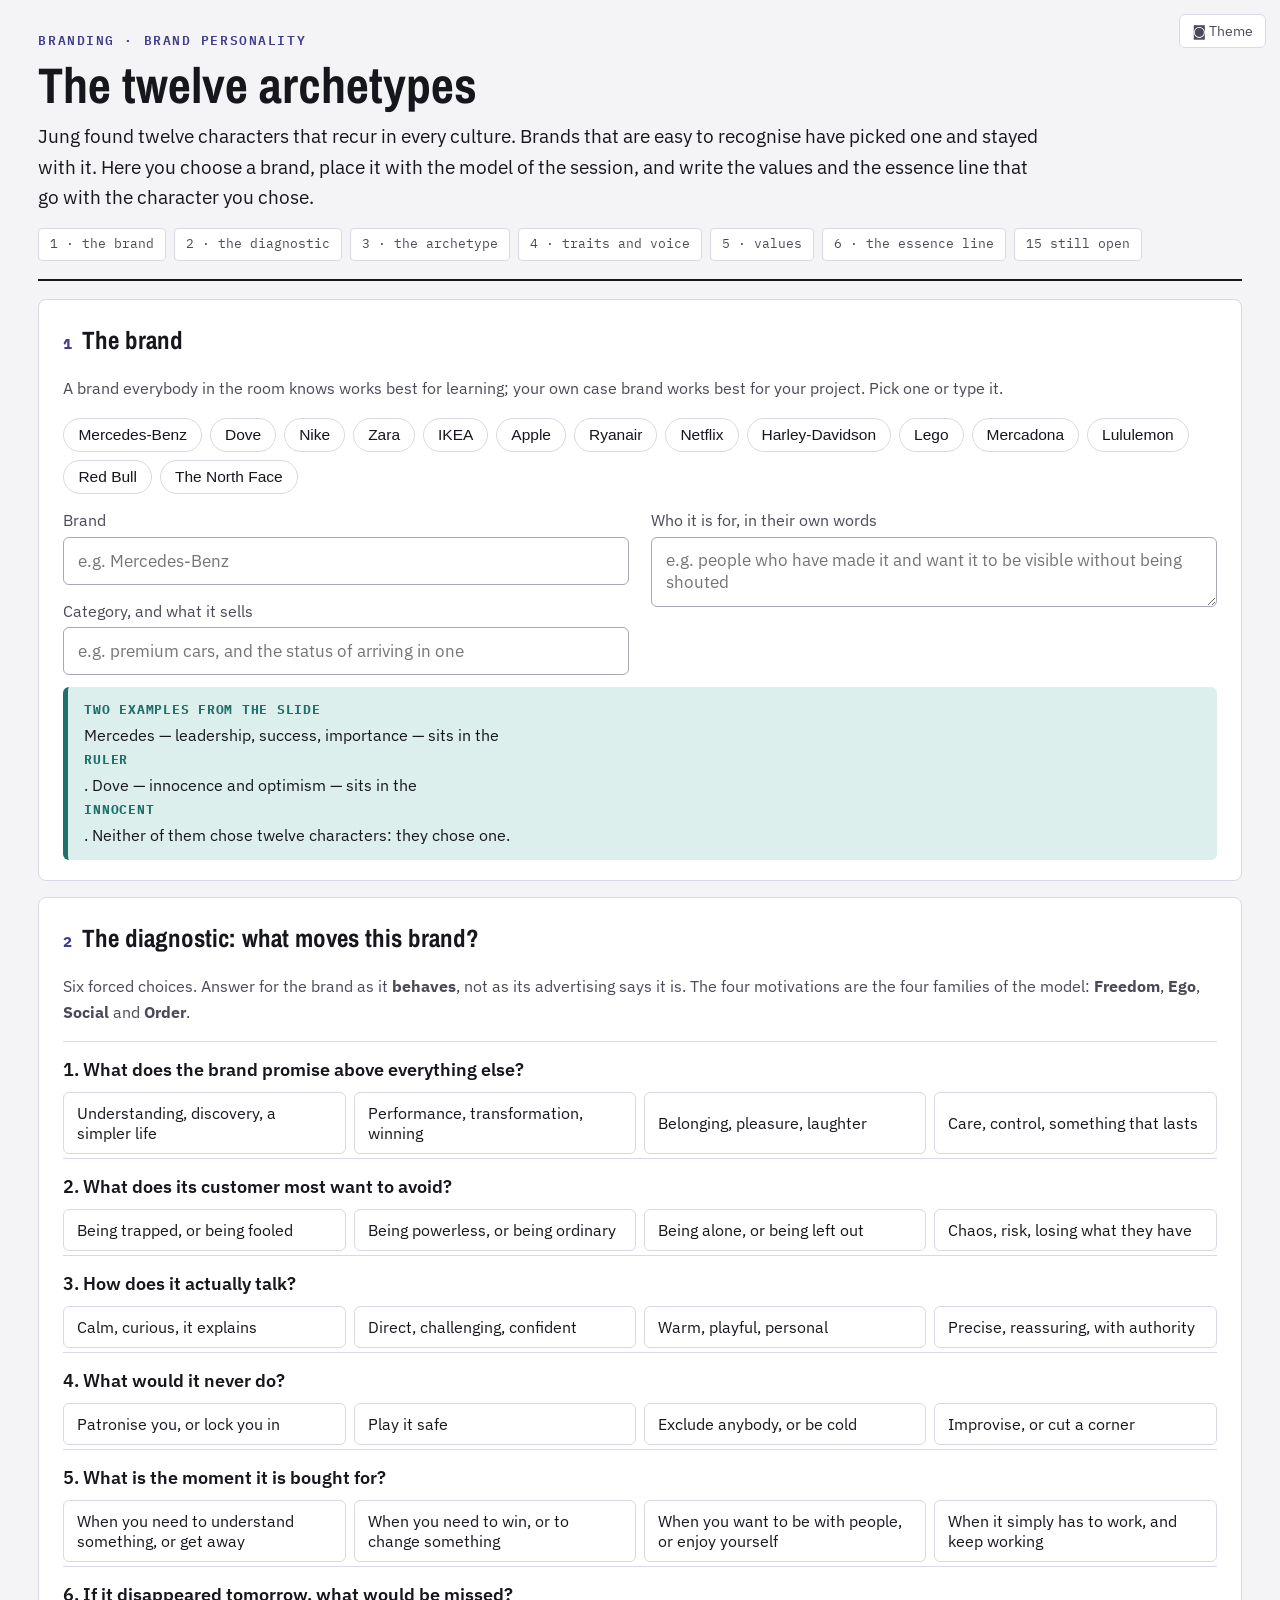
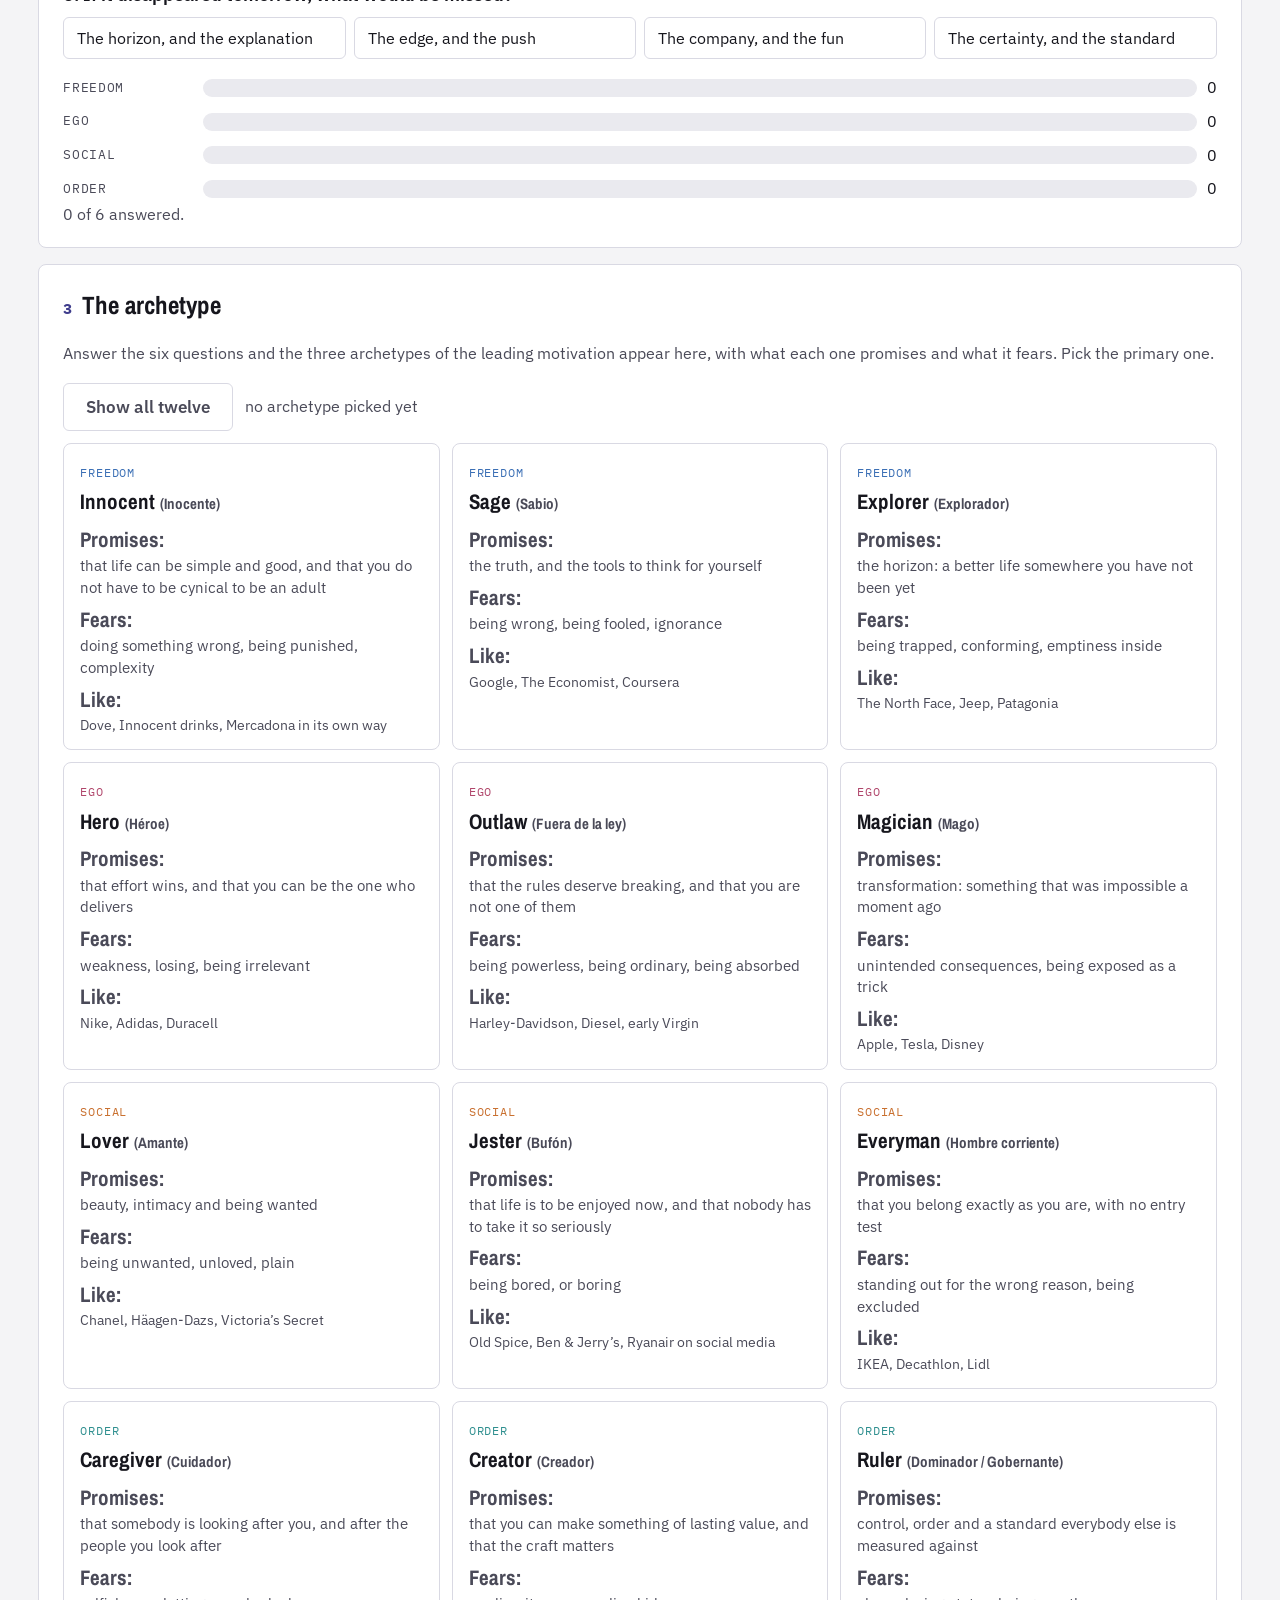
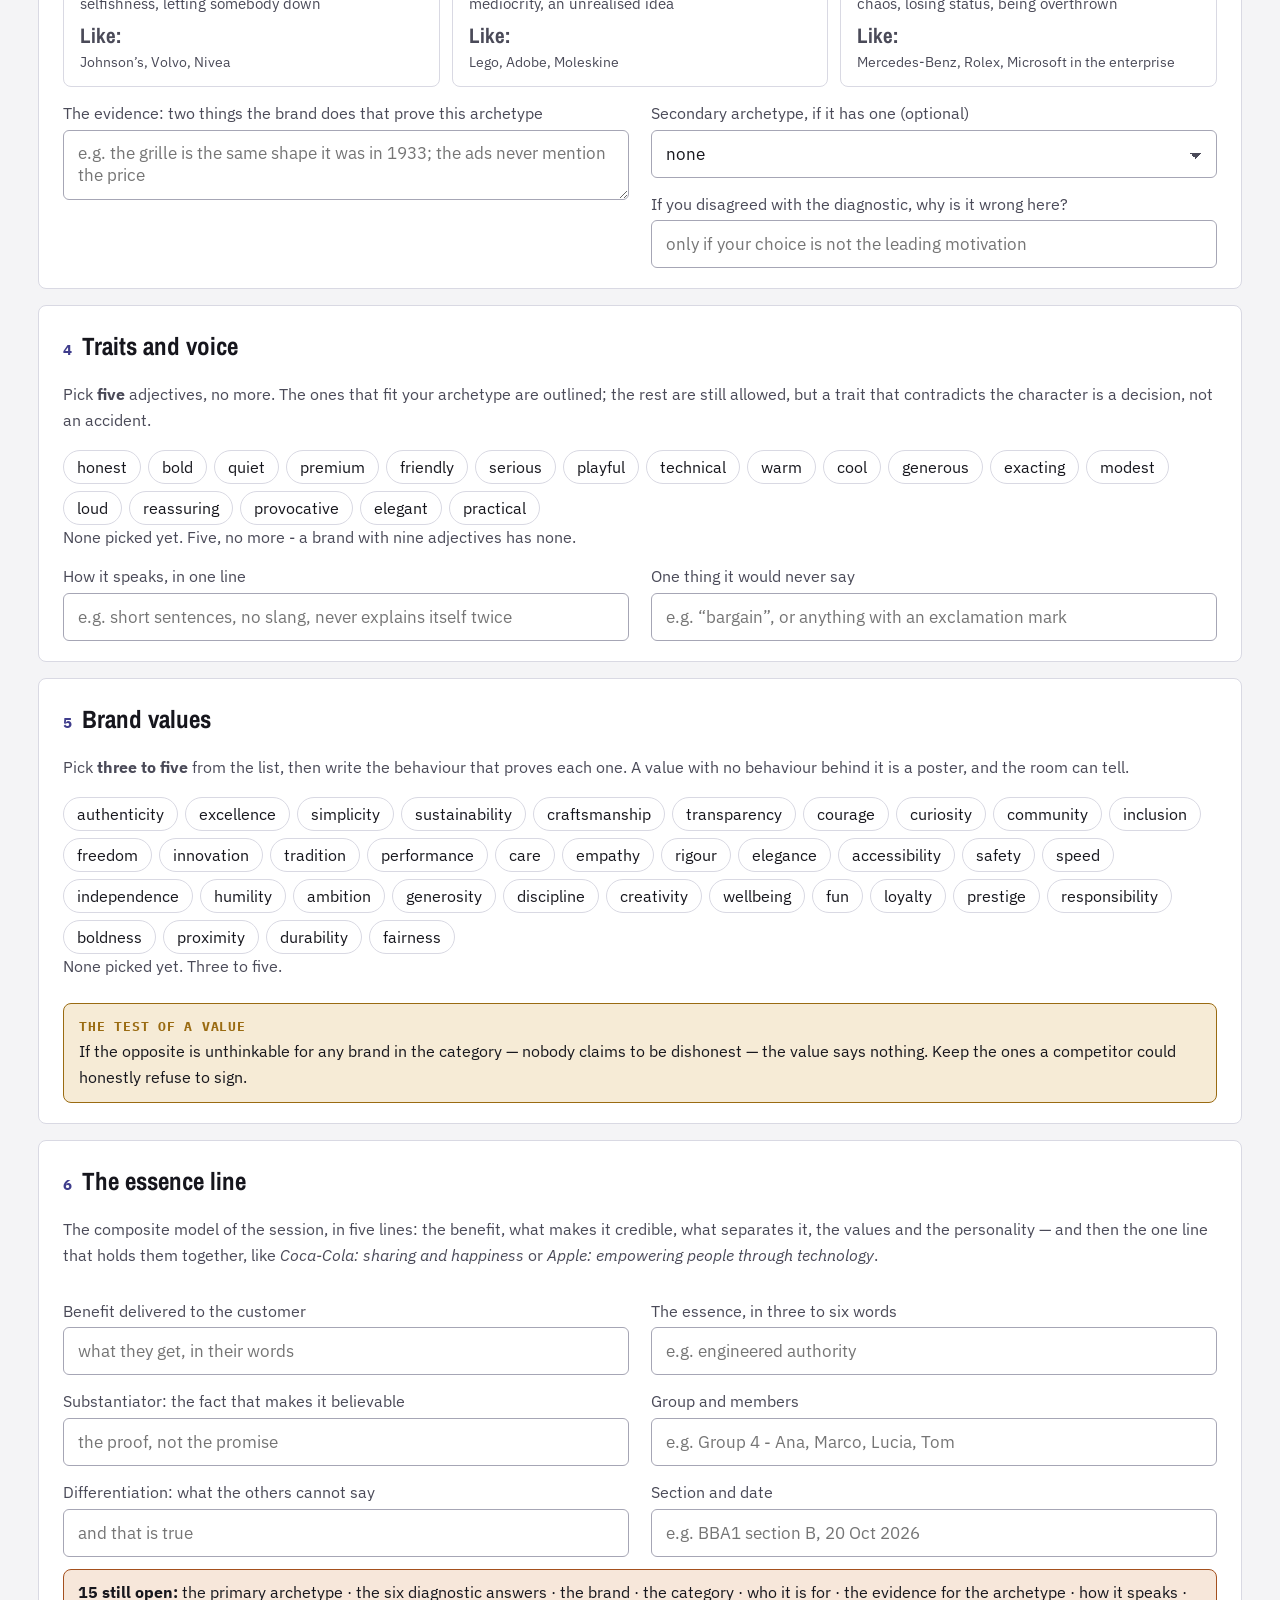
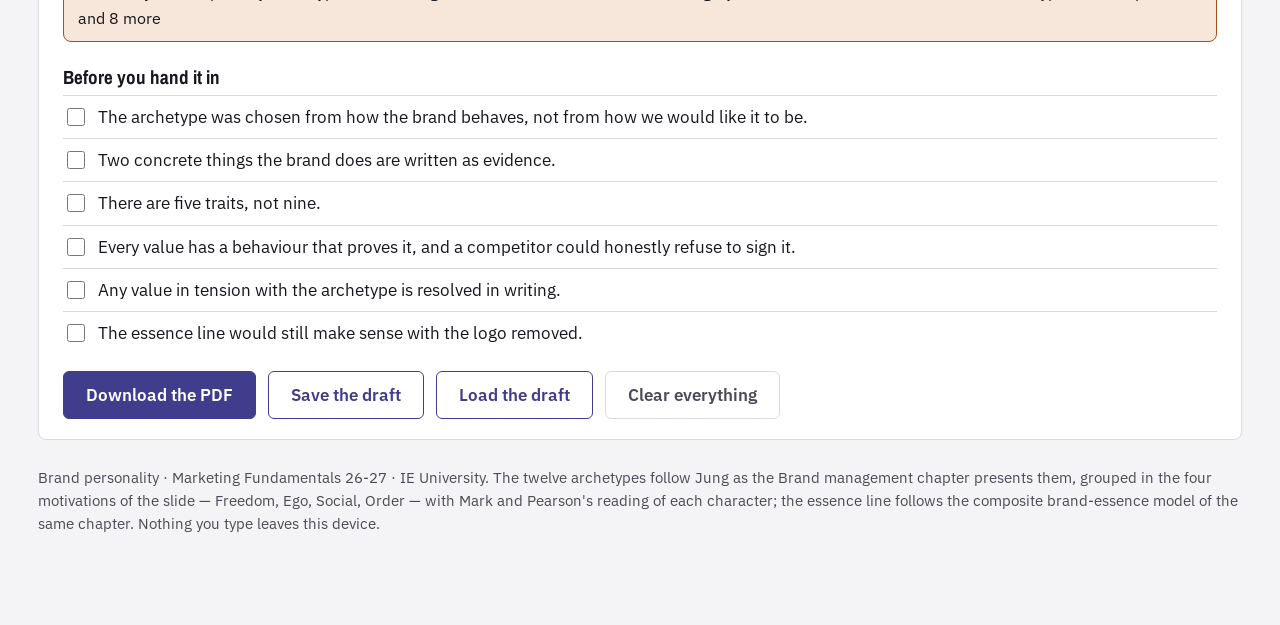
==== brand-personality/index.html @ c4f05878 "brand-personality: the twelve archetypes, with values Jung's twelve as the Brand management chapter " ====
<!doctype html>
<html lang="en">
<head>
<meta charset="utf-8">
<meta name="viewport" content="width=device-width, initial-scale=1">
<title>Brand personality: the twelve archetypes</title>
<link rel="icon" href="data:image/svg+xml,%3Csvg xmlns=%27http://www.w3.org/2000/svg%27 viewBox=%270 0 100 100%27%3E%3Ctext y=%27.9em%27 font-size=%2790%27%3E%F0%9F%8E%AD%3C/text%3E%3C/svg%3E">
<link rel="preconnect" href="https://fonts.googleapis.com">
<link rel="preconnect" href="https://fonts.gstatic.com" crossorigin>
<link rel="stylesheet" href="https://fonts.googleapis.com/css2?family=Archivo+Narrow:wght@500;700&family=IBM+Plex+Mono:wght@400;600&family=IBM+Plex+Sans:wght@400;500;600&display=swap">
<!--
  Brand personality, Marketing Fundamentals - the branding session.

  Carl Jung's twelve archetypes as the Brand management chapter presents them: four
  motivations - Freedom, Ego, Social, Order - with three archetypes each, and the two
  examples of the slide (Mercedes as the Ruler, Dove as the Innocent).

  The page does not hand the answer over. Six forced choices build the motivation profile,
  the three archetypes of the leading motivation are then explained so the student picks the
  primary one, and a choice that contradicts the diagnostic has to be justified in writing.
  Then the traits, the values with the behaviour that proves each one, and the brand essence
  line of the composite model: benefit, substantiator, differentiation, values, personality.

  Everything runs in the browser: nothing is uploaded, the draft is kept on the device and
  the sheet is printed to PDF.
-->
<style>
:root{
  --ground:#F4F4F6; --surface:#FFFFFF; --sunk:#EAEAEF;
  --ink:#16161D; --muted:#4A4A58; --line:#D9D9E3;
  --ind:#3F3D8C; --ind-soft:#E7E6F5;
  --a:#1F6F6B; --a-soft:#DDEFED; --b:#A4501E; --b-soft:#F7E7DA;
  --ok:#2E7D5B; --ok-soft:#DEEFE7; --warn:#9A6B12; --warn-soft:#F6EBD6;
  --f1:#3B6FB5; --f2:#B0466B; --f3:#C9702F; --f4:#2F8F8F;
}
@media (prefers-color-scheme:dark){ :root:not([data-theme="light"]){
  --ground:#101014; --surface:#1A1A21; --sunk:#15151B; --ink:#E9E9F0; --muted:#AFAFC0; --line:#2C2C38;
  --ind:#A9A6F0; --ind-soft:#25233F; --a:#6FC7C1; --a-soft:#14302E; --b:#E0A377; --b-soft:#33231A;
  --ok:#63BE95; --ok-soft:#13291F; --warn:#D9A649; --warn-soft:#2A2213;
  --f1:#6EA8E6; --f2:#DD7EA0; --f3:#E0A44F; --f4:#63C6C6;
}}
*{box-sizing:border-box}
body{background:var(--ground);color:var(--ink);font-family:"IBM Plex Sans",system-ui,-apple-system,"Segoe UI",sans-serif;
  font-size:17px;line-height:1.6;margin:0;padding:0 clamp(16px,3vw,44px) 90px}
.wrap{width:100%;max-width:1400px;margin:0 auto}
h1,h2,h3{font-family:"Archivo Narrow","Arial Narrow",Arial,sans-serif}
header{padding:30px 0 18px;border-bottom:2px solid var(--ink);margin-bottom:18px}
.eyebrow{font-family:"IBM Plex Mono",monospace;font-size:13px;letter-spacing:.12em;text-transform:uppercase;color:var(--ind);margin:0 0 8px;font-weight:600}
h1{font-size:clamp(32px,5vw,50px);line-height:1.05;margin:0 0 10px;font-weight:700}
.sub{font-size:19px;margin:0;max-width:92ch}
.plan{display:flex;flex-wrap:wrap;gap:8px;margin-top:16px}
.plan span{font-family:"IBM Plex Mono",monospace;font-size:13px;padding:5px 11px;border:1px solid var(--line);border-radius:4px;color:var(--muted);background:var(--surface)}
section{background:var(--surface);border:1px solid var(--line);border-radius:8px;margin-bottom:16px;padding:20px 24px}
h2{font-size:25px;margin:0 0 4px}
h2 .n{font-family:"IBM Plex Mono",monospace;font-size:15px;color:var(--ind);margin-right:10px}
h3{font-size:19px;margin:20px 0 2px}
.hint{color:var(--muted);font-size:16px}
label.f{display:block;font-size:15.5px;color:var(--muted);margin:14px 0 4px}
input[type=text],textarea,select{width:100%;font-family:inherit;font-size:17px;color:var(--ink);background:var(--surface);
  border:1.5px solid #A6A6B5;border-radius:6px;padding:11px 14px;min-height:48px}
textarea{min-height:70px;resize:vertical}
select{appearance:none;background-image:linear-gradient(45deg,transparent 50%,var(--muted) 50%),linear-gradient(135deg,var(--muted) 50%,transparent 50%);
  background-position:calc(100% - 20px) 22px,calc(100% - 14px) 22px;background-size:6px 6px,6px 6px;background-repeat:no-repeat;padding-right:44px}
input:focus,textarea:focus,select:focus{outline:3px solid rgba(63,61,140,.3);border-color:var(--ind)}
.grid2{display:grid;grid-template-columns:repeat(auto-fit,minmax(320px,1fr));gap:0 22px}
.btn{font-family:inherit;font-size:17px;font-weight:600;padding:12px 22px;border:1.5px solid var(--ind);background:var(--surface);color:var(--ind);border-radius:6px;cursor:pointer}
.btn:hover{background:var(--ind-soft)} .btn.solid{background:var(--ind);color:#fff}.btn.solid:hover{opacity:.9}
.btn.ghost{border-color:var(--line);color:var(--muted)}
.row{display:flex;gap:12px;flex-wrap:wrap;align-items:center;margin-top:16px}
.brands{display:flex;flex-wrap:wrap;gap:8px;margin-top:10px}
.bchip{border:1.5px solid var(--line);background:var(--surface);border-radius:999px;padding:7px 14px;font-size:15.5px;cursor:pointer;color:var(--ink)}
.bchip:hover{border-color:var(--ind)} .bchip.on{background:var(--ind);border-color:var(--ind);color:#fff}
.q{border-top:1px solid var(--line);padding:14px 0 4px}
.q p.qt{font-weight:600;margin:0 0 8px;font-size:17.5px}
.opts4{display:grid;grid-template-columns:repeat(auto-fit,minmax(230px,1fr));gap:8px}
.opt{border:1.5px solid var(--line);border-radius:6px;padding:10px 13px;cursor:pointer;font-size:16px;background:var(--surface);text-align:left;
  font-family:inherit;color:var(--ink)}
.opt:hover{border-color:var(--ind)} .opt.on{border-color:var(--ind);background:var(--ind-soft)}
.bars{display:flex;flex-direction:column;gap:8px;margin-top:12px}
.bar{display:grid;grid-template-columns:130px 1fr auto;gap:10px;align-items:center;font-size:16px}
.bar .t{font-family:"IBM Plex Mono",monospace;font-size:13px;text-transform:uppercase;letter-spacing:.05em;color:var(--muted)}
.bar .g{background:var(--sunk);border-radius:999px;height:18px;overflow:hidden}
.bar .g i{display:block;height:100%;border-radius:999px;transition:width .35s}
.cards{display:grid;grid-template-columns:repeat(auto-fit,minmax(285px,1fr));gap:12px;margin-top:12px}
.card{border:1.5px solid var(--line);border-radius:8px;padding:14px 16px;cursor:pointer;background:var(--surface)}
.card:hover{border-color:var(--ind)} .card.on{border-color:var(--ind);background:var(--ind-soft)}
.card b{display:block;font-family:"Archivo Narrow",sans-serif;font-size:21px}
.card .fam{font-family:"IBM Plex Mono",monospace;font-size:11.5px;letter-spacing:.07em;text-transform:uppercase}
.card p{margin:6px 0 0;font-size:15px;color:var(--muted);line-height:1.45}
.card .ex{font-size:14px;margin-top:6px;color:var(--muted)}
.tags{display:flex;flex-wrap:wrap;gap:7px;margin-top:8px}
.tag{border:1.5px solid var(--line);background:var(--surface);border-radius:999px;padding:6px 13px;font-size:15.5px;cursor:pointer;color:var(--ink);font-family:inherit}
.tag:hover{border-color:var(--a)} .tag.on{background:var(--a);border-color:var(--a);color:#fff}
.tag.fit{border-color:var(--a)} .tag.clash{border-style:dashed}
.rules{background:var(--a-soft);border-left:5px solid var(--a);border-radius:6px;padding:12px 16px;margin-top:12px;font-size:16px}
.rules b{display:block;font-family:"IBM Plex Mono",monospace;font-size:12.5px;letter-spacing:.06em;text-transform:uppercase;color:var(--a);margin-bottom:4px}
.note{background:var(--warn-soft);border:1px solid var(--warn);border-radius:8px;padding:12px 15px;margin-top:14px;font-size:16px}
.note b{font-family:"IBM Plex Mono",monospace;font-size:12.5px;letter-spacing:.06em;text-transform:uppercase;color:var(--warn);display:block;margin-bottom:3px}
.score{background:var(--ok-soft);border:1px solid var(--ok);border-radius:8px;padding:10px 14px;margin-top:12px;font-size:16px}
.bad{background:var(--b-soft);border-color:var(--b)}
table{width:100%;border-collapse:collapse;margin-top:10px;font-size:16px}
th,td{text-align:left;padding:8px 10px;border-bottom:1px solid var(--line);vertical-align:top}
th{font-family:"IBM Plex Mono",monospace;font-size:12.5px;text-transform:uppercase;letter-spacing:.05em;color:var(--muted)}
.check{display:flex;gap:10px;align-items:flex-start;padding:8px 0;border-top:1px solid var(--line);font-size:16.5px}
.check input{margin-top:4px;width:18px;height:18px;accent-color:var(--ok)}
footer{margin-top:26px;color:var(--muted);font-size:14.5px}
.themebtn{position:fixed;right:14px;top:14px;z-index:5;font-family:inherit;font-size:14px;padding:7px 12px;border:1px solid var(--line);
  background:var(--surface);color:var(--muted);border-radius:6px;cursor:pointer}
#printout{display:none}
@media print{
  @page{size:A4;margin:14mm 13mm}
  body{background:#fff;color:#000;padding:0;font-size:10pt}
  .wrap > :not(#printout){display:none!important}
  .themebtn{display:none!important}
  #printout{display:block!important}
  #printout h1{font-size:17pt;margin:0 0 2mm;border-bottom:1.5pt solid #000;padding-bottom:2mm}
  #printout h2{font-size:11.5pt;margin:5mm 0 1.5mm;border-bottom:.5pt solid #999;padding-bottom:1mm}
  #printout .id{font-size:10pt;margin:0 0 3mm}
  #printout .blk{margin:2mm 0;page-break-inside:avoid}
  #printout .blk b{display:block;font-size:8.5pt;text-transform:uppercase;letter-spacing:.05em;color:#444}
  #printout table{font-size:9pt}
  #printout .foot{margin-top:6mm;font-size:8pt;color:#444;border-top:.5pt solid #999;padding-top:2mm}
}
</style>
</head>
<body>
<button class="themebtn" id="theme">&#9689; Theme</button>
<div class="wrap">

<header>
  <p class="eyebrow">Branding &middot; brand personality</p>
  <h1>The twelve archetypes</h1>
  <p class="sub">Jung found twelve characters that recur in every culture. Brands that are easy to
  recognise have picked one and stayed with it. Here you choose a brand, place it with the model of
  the session, and write the values and the essence line that go with the character you chose.</p>
  <div class="plan">
    <span>1 &middot; the brand</span><span>2 &middot; the diagnostic</span><span>3 &middot; the archetype</span>
    <span>4 &middot; traits and voice</span><span>5 &middot; values</span><span>6 &middot; the essence line</span>
    <span id="prog">nothing filled yet</span>
  </div>
</header>

<!-- ============================================================== 1 -->
<section>
  <h2><span class="n">1</span>The brand</h2>
  <p class="hint">A brand everybody in the room knows works best for learning; your own case brand
  works best for your project. Pick one or type it.</p>
  <div class="brands" id="brands"></div>
  <div class="grid2">
    <div>
      <label class="f" for="brand">Brand</label>
      <input type="text" id="brand" data-k placeholder="e.g. Mercedes-Benz">
      <label class="f" for="cat">Category, and what it sells</label>
      <input type="text" id="cat" data-k placeholder="e.g. premium cars, and the status of arriving in one">
    </div>
    <div>
      <label class="f" for="who">Who it is for, in their own words</label>
      <textarea id="who" data-k placeholder="e.g. people who have made it and want it to be visible without being shouted"></textarea>
    </div>
  </div>
  <div class="rules"><b>Two examples from the slide</b>Mercedes &mdash; leadership, success, importance
  &mdash; sits in the <b>Ruler</b>. Dove &mdash; innocence and optimism &mdash; sits in the
  <b>Innocent</b>. Neither of them chose twelve characters: they chose one.</div>
</section>

<!-- ============================================================== 2 -->
<section>
  <h2><span class="n">2</span>The diagnostic: what moves this brand?</h2>
  <p class="hint">Six forced choices. Answer for the brand as it <b>behaves</b>, not as its
  advertising says it is. The four motivations are the four families of the model:
  <b>Freedom</b>, <b>Ego</b>, <b>Social</b> and <b>Order</b>.</p>
  <div id="quiz"></div>
  <div class="bars" id="profile"></div>
  <div id="diagOut"></div>
</section>

<!-- ============================================================== 3 -->
<section>
  <h2><span class="n">3</span>The archetype</h2>
  <p class="hint" id="archHint">Answer the six questions and the three archetypes of the leading
  motivation appear here, with what each one promises and what it fears. Pick the primary one.</p>
  <div class="row" style="margin-top:8px">
    <button class="btn ghost" id="btnAll">Show all twelve</button>
    <span class="hint" id="pickState"></span>
  </div>
  <div class="cards" id="cards"></div>
  <div id="archWarn"></div>
  <div class="grid2">
    <div>
      <label class="f" for="evidence">The evidence: two things the brand does that prove this archetype</label>
      <textarea id="evidence" data-k placeholder="e.g. the grille is the same shape it was in 1933; the ads never mention the price"></textarea>
    </div>
    <div>
      <label class="f" for="second">Secondary archetype, if it has one (optional)</label>
      <select id="second" data-k><option value="">none</option></select>
      <label class="f" for="override">If you disagreed with the diagnostic, why is it wrong here?</label>
      <input type="text" id="override" data-k placeholder="only if your choice is not the leading motivation">
    </div>
  </div>
</section>

<!-- ============================================================== 4 -->
<section>
  <h2><span class="n">4</span>Traits and voice</h2>
  <p class="hint">Pick <b>five</b> adjectives, no more. The ones that fit your archetype are outlined;
  the rest are still allowed, but a trait that contradicts the character is a decision, not an accident.</p>
  <div class="tags" id="traits"></div>
  <div id="traitOut"></div>
  <div class="grid2">
    <div>
      <label class="f" for="voice">How it speaks, in one line</label>
      <input type="text" id="voice" data-k placeholder="e.g. short sentences, no slang, never explains itself twice">
    </div>
    <div>
      <label class="f" for="never">One thing it would never say</label>
      <input type="text" id="never" data-k placeholder="e.g. “bargain”, or anything with an exclamation mark">
    </div>
  </div>
</section>

<!-- ============================================================== 5 -->
<section>
  <h2><span class="n">5</span>Brand values</h2>
  <p class="hint">Pick <b>three to five</b> from the list, then write the behaviour that proves each
  one. A value with no behaviour behind it is a poster, and the room can tell.</p>
  <div class="tags" id="values"></div>
  <div id="valueOut"></div>
  <table id="valTable"></table>
  <div class="note"><b>The test of a value</b>If the opposite is unthinkable for any brand in the
  category &mdash; nobody claims to be dishonest &mdash; the value says nothing. Keep the ones a
  competitor could honestly refuse to sign.</div>
</section>

<!-- ============================================================== 6 -->
<section>
  <h2><span class="n">6</span>The essence line</h2>
  <p class="hint">The composite model of the session, in five lines: the benefit, what makes it
  credible, what separates it, the values and the personality &mdash; and then the one line that holds
  them together, like <i>Coca-Cola: sharing and happiness</i> or <i>Apple: empowering people through
  technology</i>.</p>
  <div class="grid2">
    <div>
      <label class="f" for="benefit">Benefit delivered to the customer</label>
      <input type="text" id="benefit" data-k placeholder="what they get, in their words">
      <label class="f" for="subst">Substantiator: the fact that makes it believable</label>
      <input type="text" id="subst" data-k placeholder="the proof, not the promise">
      <label class="f" for="diff">Differentiation: what the others cannot say</label>
      <input type="text" id="diff" data-k placeholder="and that is true">
    </div>
    <div>
      <label class="f" for="essence">The essence, in three to six words</label>
      <input type="text" id="essence" data-k placeholder="e.g. engineered authority">
      <label class="f" for="team">Group and members</label>
      <input type="text" id="team" data-k placeholder="e.g. Group 4 - Ana, Marco, Lucia, Tom">
      <label class="f" for="sect">Section and date</label>
      <input type="text" id="sect" data-k placeholder="e.g. BBA1 section B, 20 Oct 2026">
    </div>
  </div>
  <div id="verdict"></div>
  <h3>Before you hand it in</h3>
  <div id="checks"></div>
  <div class="row">
    <button class="btn solid" id="btnPdf">Download the PDF</button>
    <button class="btn" id="btnSave">Save the draft</button>
    <button class="btn" id="btnLoad">Load the draft</button>
    <button class="btn ghost" id="btnReset">Clear everything</button>
    <span class="hint" id="saveState"></span>
  </div>
</section>

<footer>
  Brand personality &middot; Marketing Fundamentals 26-27 &middot; IE University. The twelve archetypes
  follow Jung as the Brand management chapter presents them, grouped in the four motivations of the
  slide &mdash; Freedom, Ego, Social, Order &mdash; with Mark and Pearson's reading of each character;
  the essence line follows the composite brand-essence model of the same chapter. Nothing you type
  leaves this device.
</footer>

<div id="printout"></div>
</div>

<script>
'use strict';
const $ = (s) => document.querySelector(s);
const $$ = (s) => Array.from(document.querySelectorAll(s));
const KEY = 'mf26_brand_personality_v1';
const esc = (s) => String(s == null ? '' : s).replace(/[&<>"]/g, (c) => ({ '&': '&amp;', '<': '&lt;', '>': '&gt;', '"': '&quot;' }[c]));

// ---------------------------------------------------------------- the model
const FAM = {
  freedom: { t: 'Freedom', c: '--f1', want: 'to understand, to discover, to be left alone to live well' },
  ego: { t: 'Ego', c: '--f2', want: 'to leave a mark: to win, to change things, to be powerful' },
  social: { t: 'Social', c: '--f3', want: 'to belong, to be loved, to enjoy the company of others' },
  order: { t: 'Order', c: '--f4', want: 'to keep things safe, cared for and lasting' },
};

const ARCH = [
  { k: 'innocent', n: 'Innocent', es: 'Inocente', f: 'freedom',
    promise: 'that life can be simple and good, and that you do not have to be cynical to be an adult',
    fear: 'doing something wrong, being punished, complexity',
    traits: ['honest', 'optimistic', 'simple', 'gentle', 'pure', 'warm'],
    ex: 'Dove, Innocent drinks, Mercadona in its own way' },
  { k: 'sage', n: 'Sage', es: 'Sabio', f: 'freedom',
    promise: 'the truth, and the tools to think for yourself',
    fear: 'being wrong, being fooled, ignorance',
    traits: ['rigorous', 'clear', 'curious', 'calm', 'expert', 'objective'],
    ex: 'Google, The Economist, Coursera' },
  { k: 'explorer', n: 'Explorer', es: 'Explorador', f: 'freedom',
    promise: 'the horizon: a better life somewhere you have not been yet',
    fear: 'being trapped, conforming, emptiness inside',
    traits: ['independent', 'restless', 'authentic', 'rugged', 'honest', 'adventurous'],
    ex: 'The North Face, Jeep, Patagonia' },
  { k: 'hero', n: 'Hero', es: 'Héroe', f: 'ego',
    promise: 'that effort wins, and that you can be the one who delivers',
    fear: 'weakness, losing, being irrelevant',
    traits: ['determined', 'brave', 'disciplined', 'competitive', 'direct', 'strong'],
    ex: 'Nike, Adidas, Duracell' },
  { k: 'outlaw', n: 'Outlaw', es: 'Fuera de la ley', f: 'ego',
    promise: 'that the rules deserve breaking, and that you are not one of them',
    fear: 'being powerless, being ordinary, being absorbed',
    traits: ['rebellious', 'raw', 'provocative', 'free', 'tough', 'unapologetic'],
    ex: 'Harley-Davidson, Diesel, early Virgin' },
  { k: 'magician', n: 'Magician', es: 'Mago', f: 'ego',
    promise: 'transformation: something that was impossible a moment ago',
    fear: 'unintended consequences, being exposed as a trick',
    traits: ['visionary', 'inventive', 'charismatic', 'surprising', 'intuitive', 'bold'],
    ex: 'Apple, Tesla, Disney' },
  { k: 'lover', n: 'Lover', es: 'Amante', f: 'social',
    promise: 'beauty, intimacy and being wanted',
    fear: 'being unwanted, unloved, plain',
    traits: ['sensual', 'elegant', 'intimate', 'passionate', 'refined', 'warm'],
    ex: 'Chanel, Häagen-Dazs, Victoria’s Secret' },
  { k: 'jester', n: 'Jester', es: 'Bufón', f: 'social',
    promise: 'that life is to be enjoyed now, and that nobody has to take it so seriously',
    fear: 'being bored, or boring',
    traits: ['playful', 'irreverent', 'quick', 'light', 'funny', 'spontaneous'],
    ex: 'Old Spice, Ben & Jerry’s, Ryanair on social media' },
  { k: 'everyman', n: 'Everyman', es: 'Hombre corriente', f: 'social',
    promise: 'that you belong exactly as you are, with no entry test',
    fear: 'standing out for the wrong reason, being excluded',
    traits: ['down-to-earth', 'friendly', 'fair', 'unpretentious', 'reliable', 'inclusive'],
    ex: 'IKEA, Decathlon, Lidl' },
  { k: 'caregiver', n: 'Caregiver', es: 'Cuidador', f: 'order',
    promise: 'that somebody is looking after you, and after the people you look after',
    fear: 'selfishness, letting somebody down',
    traits: ['protective', 'generous', 'patient', 'attentive', 'reassuring', 'responsible'],
    ex: 'Johnson’s, Volvo, Nivea' },
  { k: 'creator', n: 'Creator', es: 'Creador', f: 'order',
    promise: 'that you can make something of lasting value, and that the craft matters',
    fear: 'mediocrity, an unrealised idea',
    traits: ['imaginative', 'meticulous', 'expressive', 'original', 'demanding', 'crafted'],
    ex: 'Lego, Adobe, Moleskine' },
  { k: 'ruler', n: 'Ruler', es: 'Dominador / Gobernante', f: 'order',
    promise: 'control, order and a standard everybody else is measured against',
    fear: 'chaos, losing status, being overthrown',
    traits: ['authoritative', 'prestigious', 'exacting', 'composed', 'commanding', 'enduring'],
    ex: 'Mercedes-Benz, Rolex, Microsoft in the enterprise' },
];
const byKey = (k) => ARCH.find((a) => a.k === k);

const QUIZ = [
  { q: 'What does the brand promise above everything else?',
    o: { freedom: 'Understanding, discovery, a simpler life', ego: 'Performance, transformation, winning',
         social: 'Belonging, pleasure, laughter', order: 'Care, control, something that lasts' } },
  { q: 'What does its customer most want to avoid?',
    o: { freedom: 'Being trapped, or being fooled', ego: 'Being powerless, or being ordinary',
         social: 'Being alone, or being left out', order: 'Chaos, risk, losing what they have' } },
  { q: 'How does it actually talk?',
    o: { freedom: 'Calm, curious, it explains', ego: 'Direct, challenging, confident',
         social: 'Warm, playful, personal', order: 'Precise, reassuring, with authority' } },
  { q: 'What would it never do?',
    o: { freedom: 'Patronise you, or lock you in', ego: 'Play it safe',
         social: 'Exclude anybody, or be cold', order: 'Improvise, or cut a corner' } },
  { q: 'What is the moment it is bought for?',
    o: { freedom: 'When you need to understand something, or get away', ego: 'When you need to win, or to change something',
         social: 'When you want to be with people, or enjoy yourself', order: 'When it simply has to work, and keep working' } },
  { q: 'If it disappeared tomorrow, what would be missed?',
    o: { freedom: 'The horizon, and the explanation', ego: 'The edge, and the push',
         social: 'The company, and the fun', order: 'The certainty, and the standard' } },
];

const VALUES = ['authenticity', 'excellence', 'simplicity', 'sustainability', 'craftsmanship', 'transparency',
  'courage', 'curiosity', 'community', 'inclusion', 'freedom', 'innovation', 'tradition', 'performance',
  'care', 'empathy', 'rigour', 'elegance', 'accessibility', 'safety', 'speed', 'independence', 'humility',
  'ambition', 'generosity', 'discipline', 'creativity', 'wellbeing', 'fun', 'loyalty', 'prestige',
  'responsibility', 'boldness', 'proximity', 'durability', 'fairness'];

// which values sit naturally with which archetype, and which pull against it
const VFIT = {
  innocent: ['simplicity', 'transparency', 'care', 'wellbeing', 'honesty', 'accessibility', 'fairness'],
  sage: ['rigour', 'curiosity', 'transparency', 'excellence', 'independence', 'responsibility'],
  explorer: ['freedom', 'authenticity', 'independence', 'sustainability', 'durability', 'courage'],
  hero: ['performance', 'discipline', 'ambition', 'courage', 'excellence', 'speed'],
  outlaw: ['freedom', 'boldness', 'authenticity', 'courage', 'independence'],
  magician: ['innovation', 'creativity', 'ambition', 'boldness', 'excellence'],
  lover: ['elegance', 'craftsmanship', 'wellbeing', 'prestige', 'creativity'],
  jester: ['fun', 'community', 'inclusion', 'proximity', 'boldness'],
  everyman: ['accessibility', 'fairness', 'community', 'proximity', 'inclusion', 'humility'],
  caregiver: ['care', 'empathy', 'safety', 'responsibility', 'generosity', 'wellbeing'],
  creator: ['craftsmanship', 'creativity', 'excellence', 'durability', 'tradition', 'discipline'],
  ruler: ['excellence', 'prestige', 'durability', 'discipline', 'tradition', 'responsibility'],
};
const VCLASH = {
  ruler: ['accessibility', 'humility', 'fun'], everyman: ['prestige', 'elegance'],
  outlaw: ['tradition', 'safety', 'discipline'], innocent: ['ambition', 'prestige', 'boldness'],
  caregiver: ['ambition', 'speed'], sage: ['fun', 'boldness'], jester: ['rigour', 'prestige'],
  hero: ['humility', 'proximity'], lover: ['accessibility', 'discipline'],
  explorer: ['tradition', 'prestige'], magician: ['tradition', 'humility'], creator: ['speed', 'accessibility'],
};

const EXAMPLES = ['Mercedes-Benz', 'Dove', 'Nike', 'Zara', 'IKEA', 'Apple', 'Ryanair', 'Netflix',
  'Harley-Davidson', 'Lego', 'Mercadona', 'Lululemon', 'Red Bull', 'The North Face'];

// ---------------------------------------------------------------- state
const ST = { ans: {}, arch: '', traits: [], values: [], showAll: false };

function renderBrands() {
  $('#brands').innerHTML = EXAMPLES.map((b) => `<button type="button" class="bchip" data-b="${esc(b)}">${esc(b)}</button>`).join('');
  $$('.bchip').forEach((el) => el.addEventListener('click', () => {
    $$('.bchip').forEach((x) => x.classList.toggle('on', x === el));
    $('#brand').value = el.dataset.b;
    sync();
  }));
}

function renderQuiz() {
  $('#quiz').innerHTML = QUIZ.map((q, i) => `<div class="q"><p class="qt">${i + 1}. ${esc(q.q)}</p>
    <div class="opts4">${Object.keys(FAM).map((f) =>
      `<button type="button" class="opt" data-q="${i}" data-f="${f}">${esc(q.o[f])}</button>`).join('')}</div></div>`).join('');
  $$('.opt').forEach((el) => el.addEventListener('click', () => {
    ST.ans[el.dataset.q] = el.dataset.f;
    $$(`.opt[data-q="${el.dataset.q}"]`).forEach((x) => x.classList.toggle('on', x === el));
    renderProfile(); renderCards(); sync();
  }));
}

function tally() {
  const t = { freedom: 0, ego: 0, social: 0, order: 0 };
  Object.values(ST.ans).forEach((f) => { t[f]++; });
  return t;
}
function leaders() {
  const t = tally();
  const max = Math.max(...Object.values(t));
  return max === 0 ? [] : Object.keys(t).filter((f) => t[f] === max);
}

function renderProfile() {
  const t = tally(), answered = Object.keys(ST.ans).length;
  $('#profile').innerHTML = Object.keys(FAM).map((f) =>
    `<div class="bar"><div class="t">${FAM[f].t}</div>
      <div class="g"><i style="width:${answered ? (t[f] / 6 * 100).toFixed(0) : 0}%;background:var(${FAM[f].c})"></i></div>
      <div>${t[f]}</div></div>`).join('');
  const out = $('#diagOut');
  if (answered < 6) { out.className = 'hint'; out.textContent = answered + ' of 6 answered.'; return; }
  const L = leaders();
  out.className = 'score';
  out.innerHTML = L.length === 1
    ? `<b>${FAM[L[0]].t} leads.</b> This brand is bought by somebody who wants ${FAM[L[0]].want}. Its three archetypes are below.`
    : `<b>A tie between ${L.map((f) => FAM[f].t).join(' and ')}.</b> That is common and it is informative: the brand is either positioned across two motivations on purpose, or it has not decided. Both sets of archetypes are below.`;
}

function renderCards() {
  const L = leaders();
  const list = (ST.showAll || !L.length) ? ARCH : ARCH.filter((a) => L.includes(a.f));
  $('#archHint').textContent = L.length
    ? (ST.showAll ? 'All twelve. The ones outside the leading motivation are allowed, but you then have to say why the diagnostic is wrong.'
                  : 'The archetypes of the leading motivation. Pick the primary one, or show all twelve.')
    : 'Answer the six questions and the three archetypes of the leading motivation appear here, with what each one promises and what it fears. Pick the primary one.';
  $('#cards').innerHTML = list.map((a) => `<div class="card${ST.arch === a.k ? ' on' : ''}" data-a="${a.k}">
    <span class="fam" style="color:var(${FAM[a.f].c})">${FAM[a.f].t}</span>
    <b>${esc(a.n)} <span class="hint" style="font-size:15px">(${esc(a.es)})</span></b>
    <p><b>Promises:</b> ${esc(a.promise)}</p>
    <p><b>Fears:</b> ${esc(a.fear)}</p>
    <p class="ex"><b>Like:</b> ${esc(a.ex)}</p></div>`).join('');
  $$('.card').forEach((el) => el.addEventListener('click', () => {
    ST.arch = el.dataset.a; renderCards(); renderTraits(); renderValues(); sync();
  }));
  const sel = $('#second');
  const cur = sel.value;
  sel.innerHTML = '<option value="">none</option>' + ARCH.filter((a) => a.k !== ST.arch)
    .map((a) => `<option value="${a.k}"${cur === a.k ? ' selected' : ''}>${esc(a.n)} (${FAM[a.f].t})</option>`).join('');
  const w = $('#archWarn');
  if (ST.arch && L.length && !L.includes(byKey(ST.arch).f)) {
    w.className = 'note';
    w.innerHTML = `<b>Your choice is not where the diagnostic points</b>You picked <b>${esc(byKey(ST.arch).n)}</b>
      (${FAM[byKey(ST.arch).f].t}) while the answers lead to ${L.map((f) => FAM[f].t).join(' / ')}. That is allowed - the
      diagnostic is six questions, not an oracle - but write below why it is wrong for this brand.`;
  } else { w.className = ''; w.innerHTML = ''; }
  $('#pickState').textContent = ST.arch ? 'primary: ' + byKey(ST.arch).n : 'no archetype picked yet';
}

function renderTraits() {
  const a = ST.arch ? byKey(ST.arch) : null;
  const pool = [...new Set([...(a ? a.traits : []), 'honest', 'bold', 'quiet', 'premium', 'friendly',
    'serious', 'playful', 'technical', 'warm', 'cool', 'generous', 'exacting', 'modest', 'loud',
    'reassuring', 'provocative', 'elegant', 'practical'])];
  $('#traits').innerHTML = pool.map((t) => {
    const fit = a && a.traits.includes(t);
    return `<button type="button" class="tag${ST.traits.includes(t) ? ' on' : ''}${fit ? ' fit' : ''}" data-t="${esc(t)}">${esc(t)}</button>`;
  }).join('');
  $$('#traits .tag').forEach((el) => el.addEventListener('click', () => {
    const t = el.dataset.t;
    if (ST.traits.includes(t)) ST.traits = ST.traits.filter((x) => x !== t);
    else if (ST.traits.length < 5) ST.traits.push(t);
    renderTraits(); sync();
  }));
  const o = $('#traitOut');
  const off = a ? ST.traits.filter((t) => !a.traits.includes(t)) : [];
  o.className = ST.traits.length === 5 ? 'score' : 'hint';
  o.innerHTML = ST.traits.length
    ? `<b>${ST.traits.length} of 5:</b> ${ST.traits.map(esc).join(' &middot; ')}`
      + (off.length && a ? `<br><span class="hint">Outside the ${esc(a.n)}'s usual register: ${off.map(esc).join(', ')}. Keep them if they are deliberate.</span>` : '')
    : 'None picked yet. Five, no more - a brand with nine adjectives has none.';
}

function renderValues() {
  const a = ST.arch ? byKey(ST.arch) : null;
  const fit = a ? (VFIT[a.k] || []) : [];
  const clash = a ? (VCLASH[a.k] || []) : [];
  $('#values').innerHTML = VALUES.map((v) => {
    const cls = ST.values.includes(v) ? ' on' : (fit.includes(v) ? ' fit' : (clash.includes(v) ? ' clash' : ''));
    return `<button type="button" class="tag${cls}" data-v="${esc(v)}">${esc(v)}</button>`;
  }).join('');
  $$('#values .tag').forEach((el) => el.addEventListener('click', () => {
    const v = el.dataset.v;
    if (ST.values.includes(v)) ST.values = ST.values.filter((x) => x !== v);
    else if (ST.values.length < 5) ST.values.push(v);
    renderValues(); sync();
  }));
  const tension = ST.values.filter((v) => clash.includes(v));
  const o = $('#valueOut');
  o.className = ST.values.length >= 3 ? 'score' : 'hint';
  o.innerHTML = ST.values.length
    ? `<b>${ST.values.length} picked:</b> ${ST.values.map(esc).join(' &middot; ')}`
      + (tension.length ? `<br><span class="hint">In tension with the ${esc(a.n)}: ${tension.map(esc).join(', ')}. Not forbidden - say in the behaviour line how you resolve it.</span>` : '')
    : 'None picked yet. Three to five.';
  const rows = ST.values.map((v) => `<tr><td><b>${esc(v)}</b></td>
    <td><input type="text" data-k id="vb_${v}" placeholder="the behaviour that proves it: something the brand does, or refuses to do"></td></tr>`).join('');
  const old = {};
  $$('#valTable input').forEach((i) => { old[i.id] = i.value; });
  $('#valTable').innerHTML = rows ? `<tr><th>Value</th><th>How it shows up</th></tr>${rows}` : '';
  $$('#valTable input').forEach((i) => { if (old[i.id]) i.value = old[i.id]; });
}

// ---------------------------------------------------------------- progress and checks
const REQUIRED = [['brand', 'the brand'], ['cat', 'the category'], ['who', 'who it is for'],
  ['evidence', 'the evidence for the archetype'], ['voice', 'how it speaks'], ['never', 'what it would never say'],
  ['benefit', 'the benefit'], ['subst', 'the substantiator'], ['diff', 'the differentiation'],
  ['essence', 'the essence line'], ['team', 'the group names']];

function filled(id) { const el = $('#' + id); return el && String(el.value || '').trim() !== ''; }

function verdict() {
  const missing = REQUIRED.filter(([id]) => !filled(id)).map(([, l]) => l);
  if (Object.keys(ST.ans).length < 6) missing.unshift('the six diagnostic answers');
  if (!ST.arch) missing.unshift('the primary archetype');
  if (ST.traits.length < 5) missing.push('five traits');
  if (ST.values.length < 3) missing.push('at least three values');
  const noBehaviour = ST.values.filter((v) => { const el = $('#vb_' + v); return !el || !el.value.trim(); });
  if (noBehaviour.length) missing.push('a behaviour for ' + noBehaviour.join(', '));
  const total = REQUIRED.length + 4;
  $('#prog').textContent = missing.length ? (missing.length + ' still open') : 'complete';
  const v = $('#verdict');
  if (!missing.length) {
    v.className = 'score';
    v.innerHTML = '<b>Complete.</b> Read the sheet aloud: if the archetype, the five traits and the essence '
      + 'line do not sound like the same brand, one of the three is wrong.';
  } else {
    v.className = 'score bad';
    v.innerHTML = '<b>' + missing.length + ' still open:</b> ' + missing.slice(0, 7).map(esc).join(' &middot; ')
      + (missing.length > 7 ? ' &middot; and ' + (missing.length - 7) + ' more' : '');
  }
  return total;
}

const CHECKS = [
  'The archetype was chosen from how the brand behaves, not from how we would like it to be.',
  'Two concrete things the brand does are written as evidence.',
  'There are five traits, not nine.',
  'Every value has a behaviour that proves it, and a competitor could honestly refuse to sign it.',
  'Any value in tension with the archetype is resolved in writing.',
  'The essence line would still make sense with the logo removed.',
];
function renderChecks() {
  $('#checks').innerHTML = CHECKS.map((c, i) => `<label class="check"><input type="checkbox" data-k id="ck${i}">
    <span>${esc(c)}</span></label>`).join('');
}

// ---------------------------------------------------------------- the printed sheet
function blk(label, value) {
  const v = String(value || '').trim();
  return v ? `<div class="blk"><b>${esc(label)}</b>${esc(v)}</div>` : '';
}
function buildPrint() {
  const val = (id) => ($('#' + id) ? $('#' + id).value : '');
  const a = ST.arch ? byKey(ST.arch) : null;
  const t = tally();
  const sec = $('#second').value ? byKey($('#second').value) : null;
  const vals = ST.values.map((v) => `<tr><td>${esc(v)}</td><td>${esc(($('#vb_' + v) || {}).value || '')}</td></tr>`).join('');
  $('#printout').innerHTML = `
    <h1>Brand personality &mdash; ${esc(val('brand') || 'untitled brand')}</h1>
    <p class="id">${esc(val('team'))}${val('sect') ? ' &middot; ' + esc(val('sect')) : ''}
      &middot; the twelve archetypes, Marketing Fundamentals 26-27</p>
    <h2>1. The brand</h2>
    ${blk('Category', val('cat'))}${blk('Who it is for', val('who'))}
    <h2>2. The diagnostic</h2>
    ${blk('Motivation profile', Object.keys(FAM).map((f) => FAM[f].t + ' ' + t[f]).join(' / ') + ' (out of 6)')}
    <h2>3. The archetype</h2>
    ${a ? blk('Primary', a.n + ' (' + a.es + ') - ' + FAM[a.f].t) : ''}
    ${a ? blk('It promises', a.promise) : ''}${a ? blk('It fears', a.fear) : ''}
    ${sec ? blk('Secondary', sec.n + ' (' + FAM[sec.f].t + ')') : ''}
    ${blk('Evidence', val('evidence'))}${blk('Why the diagnostic was overridden', val('override'))}
    <h2>4. Traits and voice</h2>
    ${blk('Five traits', ST.traits.join(' / '))}${blk('How it speaks', val('voice'))}${blk('It would never say', val('never'))}
    <h2>5. Values</h2>
    ${vals ? `<table><tr><th>Value</th><th>How it shows up</th></tr>${vals}</table>` : ''}
    <h2>6. The essence</h2>
    ${blk('Benefit', val('benefit'))}${blk('Substantiator', val('subst'))}${blk('Differentiation', val('diff'))}
    ${blk('Essence line', val('essence'))}
    <p class="foot">The twelve archetypes after Jung as presented in the Brand management chapter,
    in the four motivations of the slide, with Mark and Pearson's reading of each character; the essence
    line after the composite brand-essence model. Printed from the lab, no data left the device.</p>`;
}

// ---------------------------------------------------------------- state in and out
function state() {
  const o = { _st: { ans: ST.ans, arch: ST.arch, traits: ST.traits, values: ST.values } };
  $$('[data-k]').forEach((el) => { o[el.id] = el.type === 'checkbox' ? el.checked : el.value; });
  return o;
}
function restore(o) {
  if (!o) return;
  if (o._st) { ST.ans = o._st.ans || {}; ST.arch = o._st.arch || ''; ST.traits = o._st.traits || []; ST.values = o._st.values || []; }
  renderProfile(); renderCards(); renderTraits(); renderValues();
  Object.keys(o).forEach((id) => {
    if (id === '_st') return;
    const el = $('#' + id);
    if (!el) return;
    if (el.type === 'checkbox') el.checked = !!o[id]; else el.value = o[id];
  });
  Object.entries(ST.ans).forEach(([q, f]) => {
    const el = document.querySelector(`.opt[data-q="${q}"][data-f="${f}"]`);
    if (el) { $$(`.opt[data-q="${q}"]`).forEach((x) => x.classList.remove('on')); el.classList.add('on'); }
  });
  sync();
}
function sync() {
  verdict();
  try { localStorage.setItem(KEY + '_auto', JSON.stringify(state())); } catch (e) {}
}

// ---------------------------------------------------------------- wiring
renderBrands(); renderQuiz(); renderProfile(); renderCards(); renderTraits(); renderValues(); renderChecks();
document.addEventListener('input', sync);
document.addEventListener('change', sync);
$('#btnAll').addEventListener('click', () => {
  ST.showAll = !ST.showAll;
  $('#btnAll').textContent = ST.showAll ? 'Show only the leading motivation' : 'Show all twelve';
  renderCards();
});
$('#btnPdf').addEventListener('click', () => { buildPrint(); window.print(); });
window.addEventListener('beforeprint', buildPrint);
$('#btnSave').addEventListener('click', () => {
  try {
    localStorage.setItem(KEY, JSON.stringify(state()));
    $('#saveState').textContent = 'draft saved on this device, ' + new Date().toLocaleTimeString();
  } catch (e) { $('#saveState').textContent = 'the browser would not save it (private window?)'; }
});
$('#btnLoad').addEventListener('click', () => {
  try {
    const raw = localStorage.getItem(KEY);
    if (!raw) { $('#saveState').textContent = 'no saved draft on this device'; return; }
    restore(JSON.parse(raw));
    $('#saveState').textContent = 'draft loaded';
  } catch (e) { $('#saveState').textContent = 'the saved draft could not be read'; }
});
$('#btnReset').addEventListener('click', () => {
  if (!confirm('Clear every field on this page? The saved draft stays.')) return;
  ST.ans = {}; ST.arch = ''; ST.traits = []; ST.values = [];
  $$('[data-k]').forEach((el) => { if (el.type === 'checkbox') el.checked = false; else el.value = ''; });
  $$('.bchip').forEach((x) => x.classList.remove('on'));
  $$('.opt').forEach((x) => x.classList.remove('on'));
  renderProfile(); renderCards(); renderTraits(); renderValues();
  $('#saveState').textContent = 'cleared';
  sync();
});
$('#theme').addEventListener('click', () => {
  const dark = document.documentElement.getAttribute('data-theme') !== 'light';
  document.documentElement.setAttribute('data-theme', dark ? 'light' : 'dark');
});
try {
  const auto = localStorage.getItem(KEY + '_auto');
  if (auto) restore(JSON.parse(auto));
} catch (e) {}
sync();
</script>
</body>
</html>
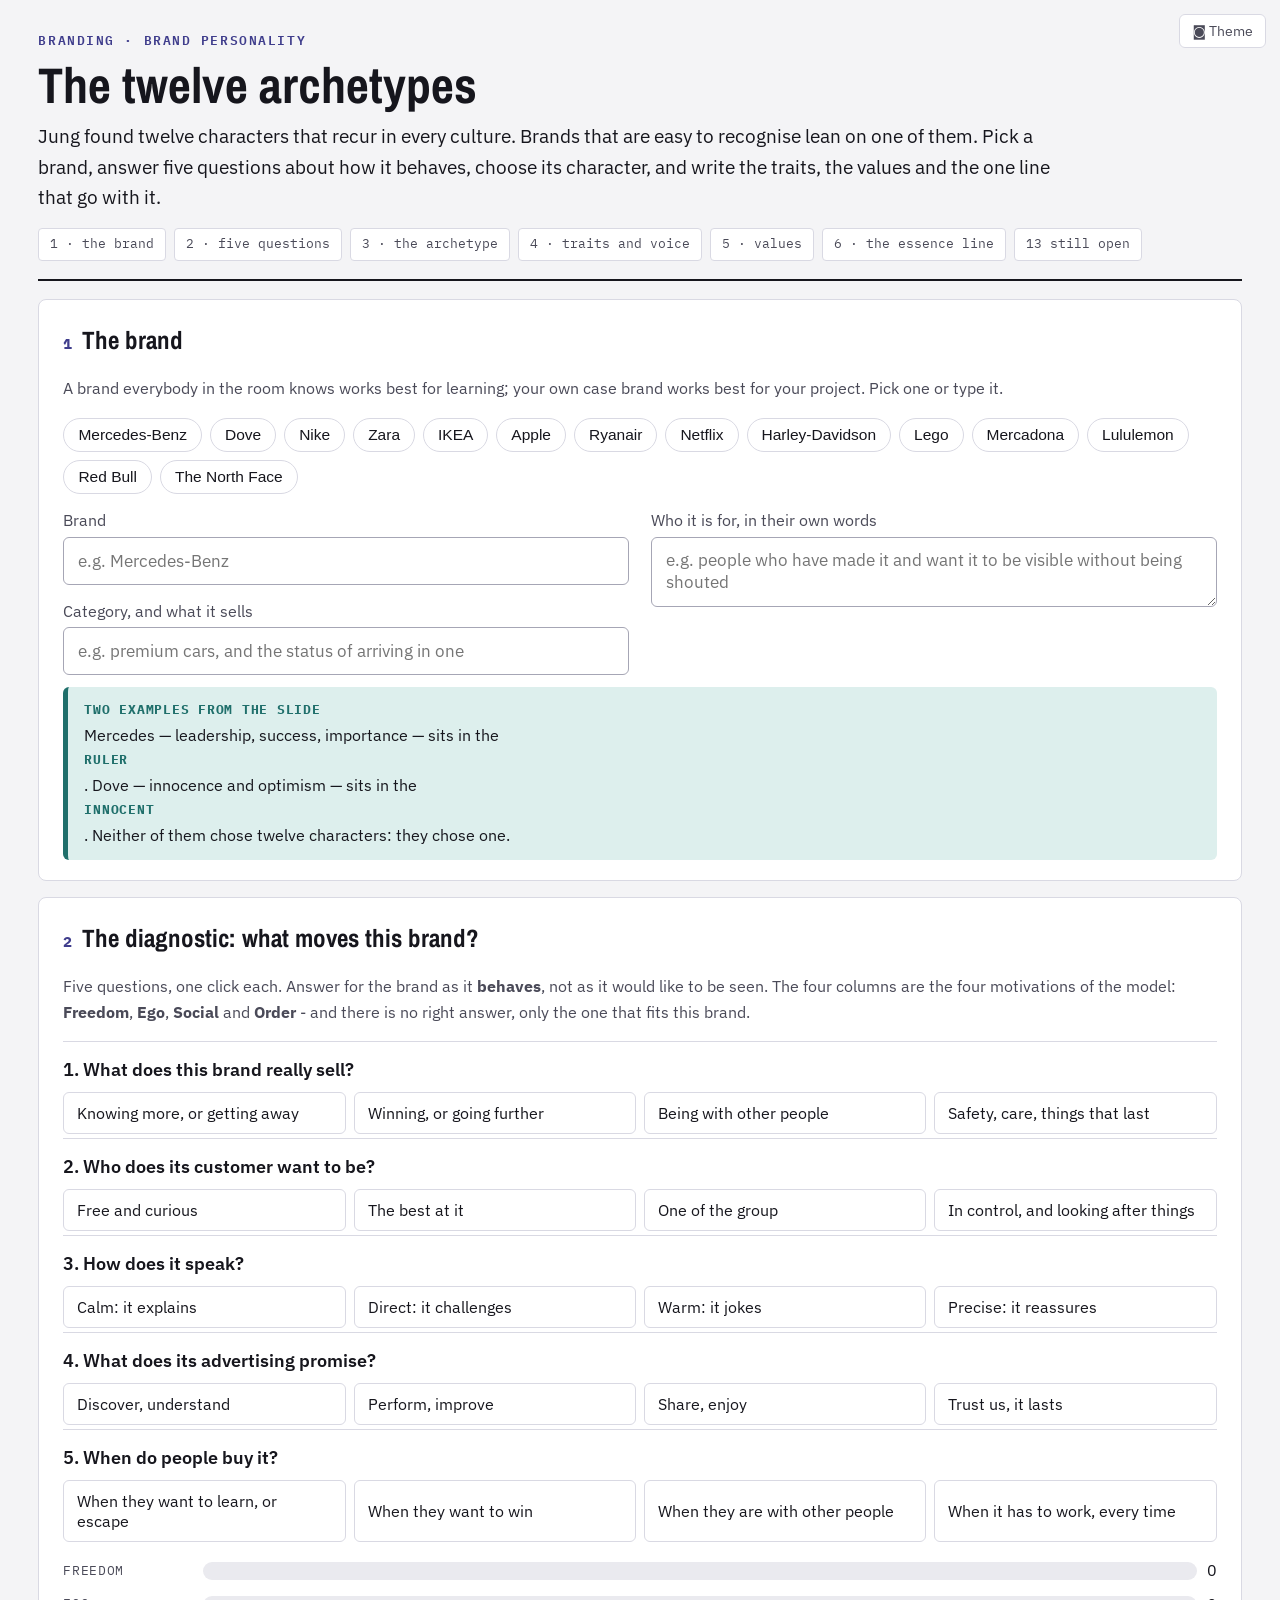
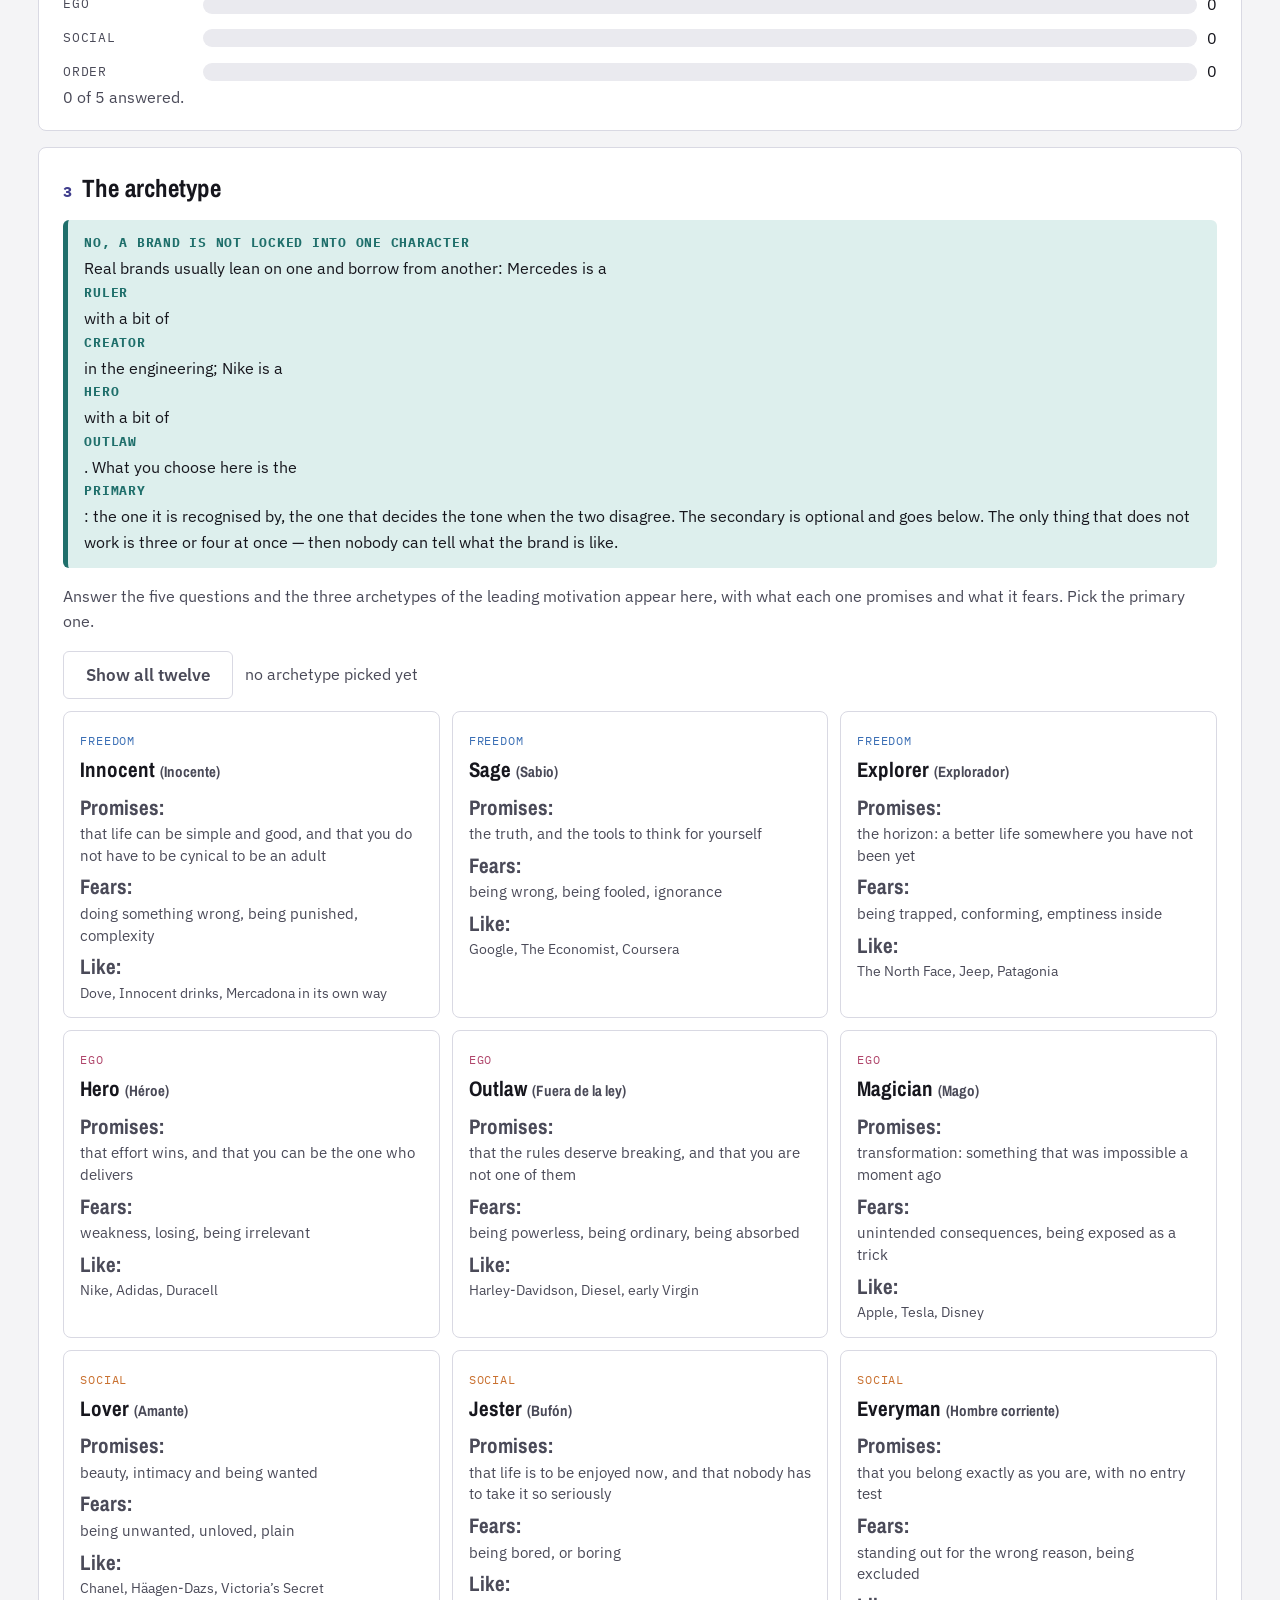
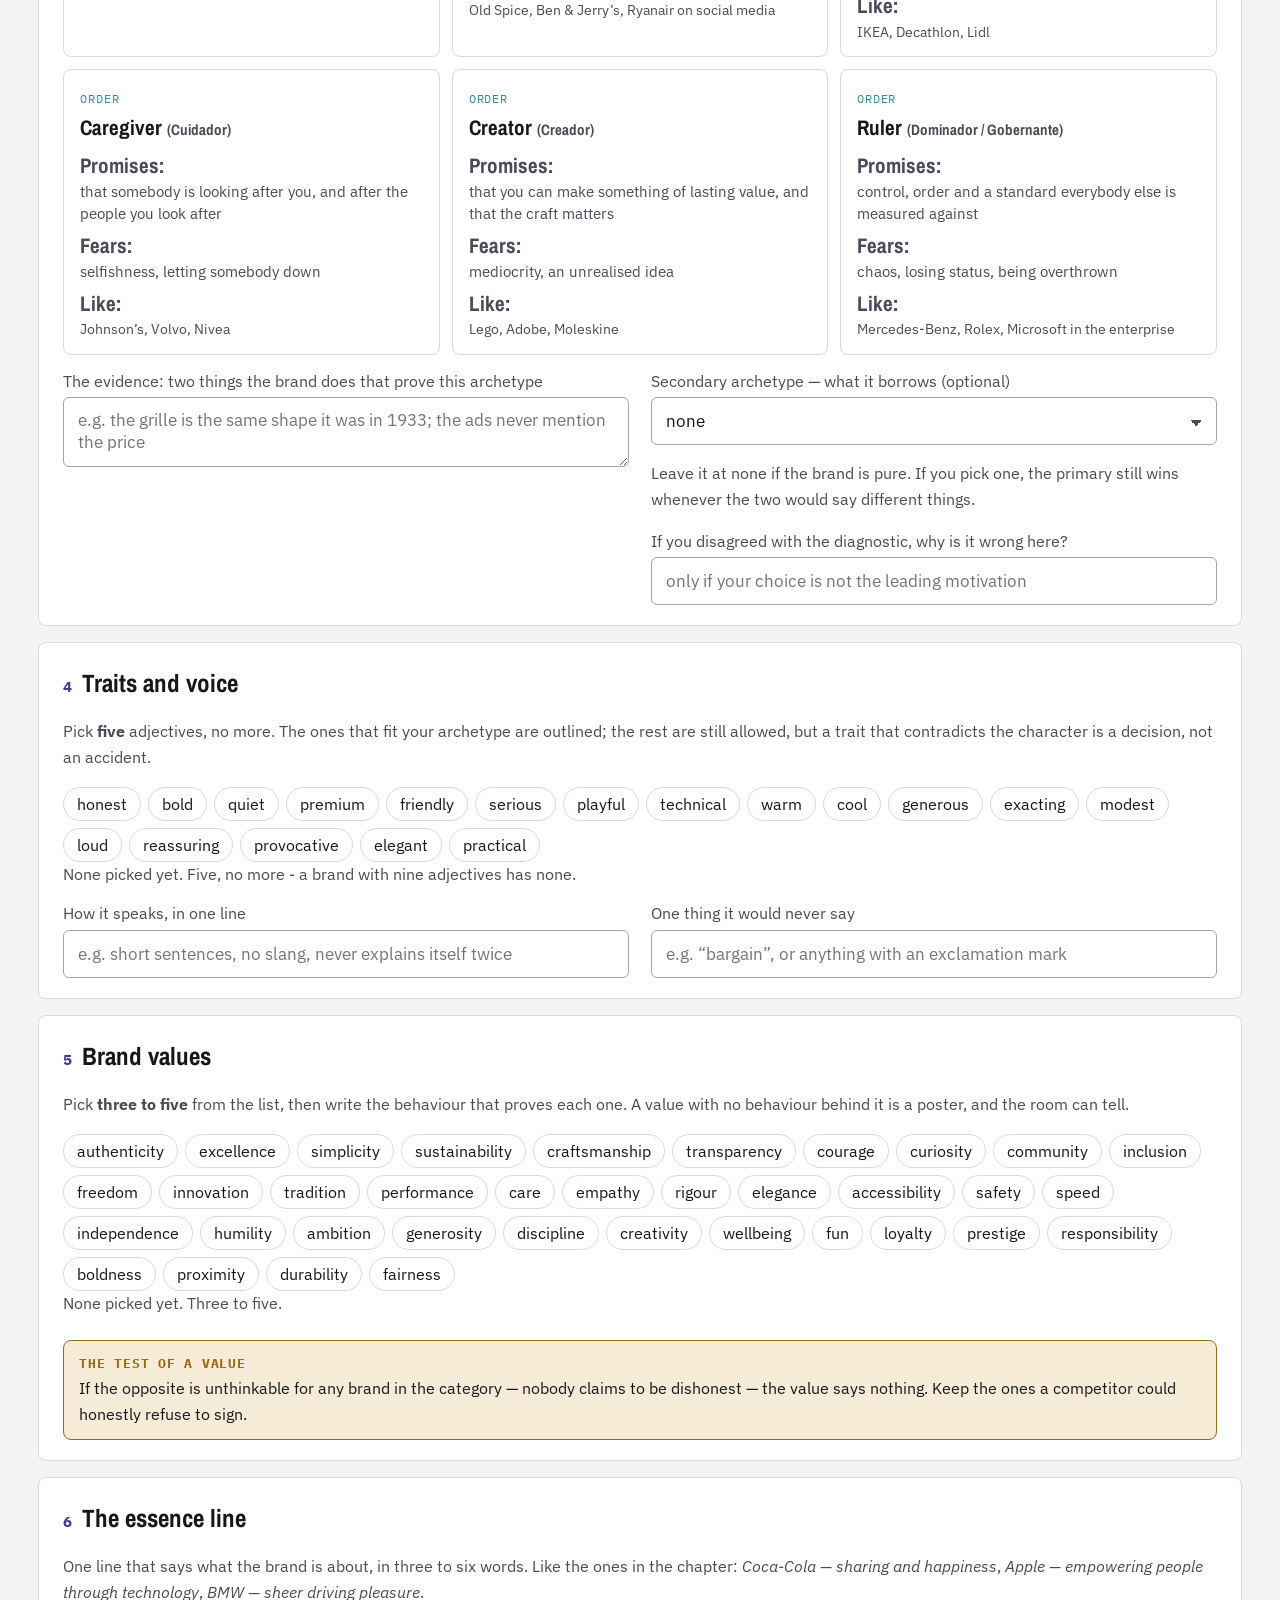
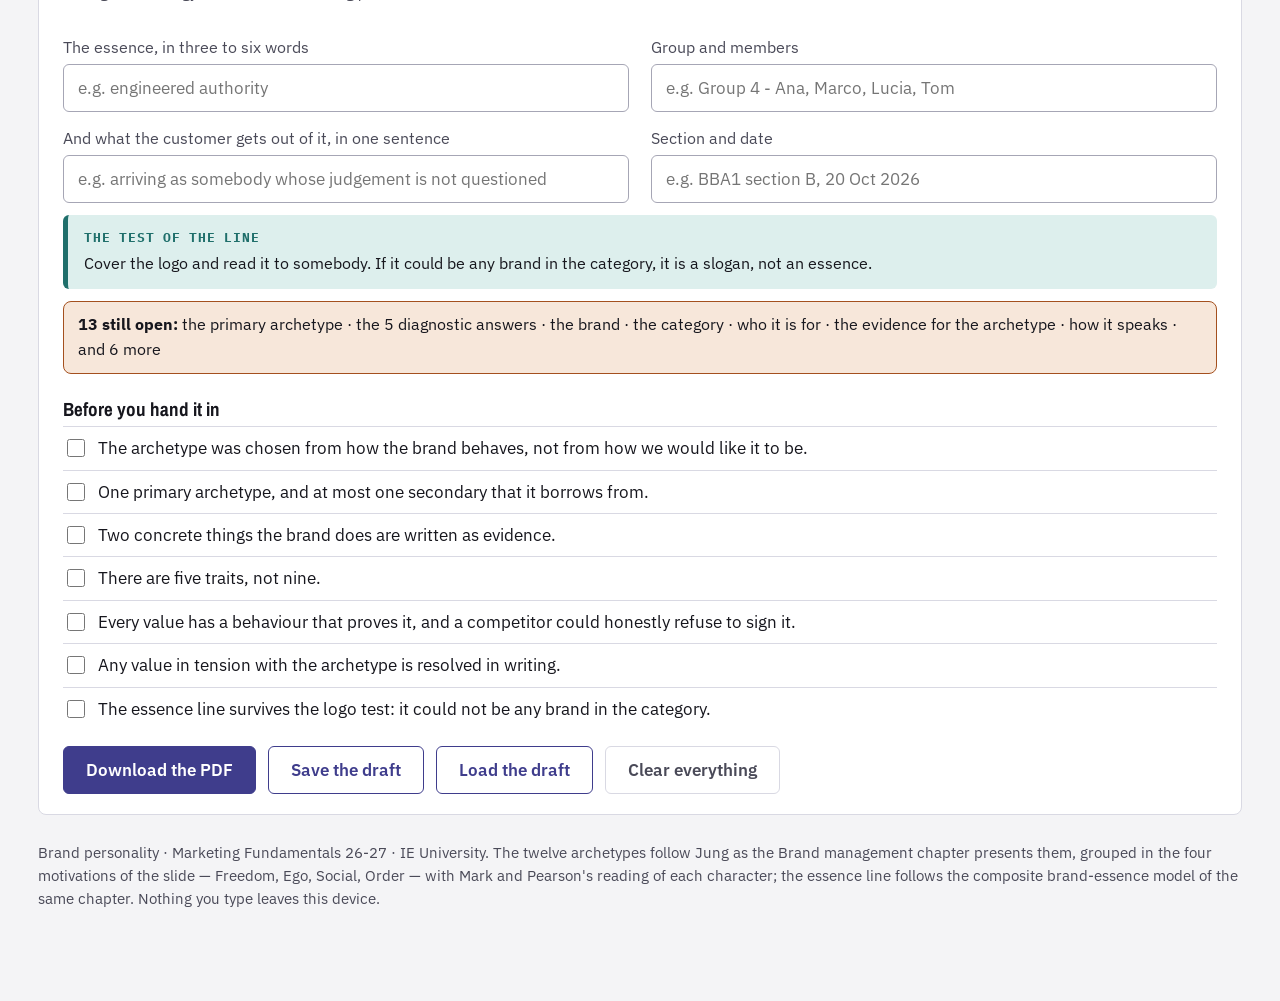
==== commit 9871c2d1: "brand-personality: simpler diagnostic, and the archetype is not a cage The six forced choices were w" ====
--- a/brand-personality/index.html
+++ b/brand-personality/index.html
@@ -15,11 +15,11 @@
   motivations - Freedom, Ego, Social, Order - with three archetypes each, and the two
   examples of the slide (Mercedes as the Ruler, Dove as the Innocent).
 
-  The page does not hand the answer over. Six forced choices build the motivation profile,
+  The page does not hand the answer over. Five quick questions build the motivation profile,
   the three archetypes of the leading motivation are then explained so the student picks the
   primary one, and a choice that contradicts the diagnostic has to be justified in writing.
   Then the traits, the values with the behaviour that proves each one, and the brand essence
-  line of the composite model: benefit, substantiator, differentiation, values, personality.
+  one essence line, kept to three to six words.
 
   Everything runs in the browser: nothing is uploaded, the draft is kept on the device and
   the sheet is printed to PDF.
@@ -131,10 +131,10 @@
   <p class="eyebrow">Branding &middot; brand personality</p>
   <h1>The twelve archetypes</h1>
   <p class="sub">Jung found twelve characters that recur in every culture. Brands that are easy to
-  recognise have picked one and stayed with it. Here you choose a brand, place it with the model of
-  the session, and write the values and the essence line that go with the character you chose.</p>
+  recognise lean on one of them. Pick a brand, answer five questions about how it behaves, choose its
+  character, and write the traits, the values and the one line that go with it.</p>
   <div class="plan">
-    <span>1 &middot; the brand</span><span>2 &middot; the diagnostic</span><span>3 &middot; the archetype</span>
+    <span>1 &middot; the brand</span><span>2 &middot; five questions</span><span>3 &middot; the archetype</span>
     <span>4 &middot; traits and voice</span><span>5 &middot; values</span><span>6 &middot; the essence line</span>
     <span id="prog">nothing filled yet</span>
   </div>
@@ -166,9 +166,10 @@
 <!-- ============================================================== 2 -->
 <section>
   <h2><span class="n">2</span>The diagnostic: what moves this brand?</h2>
-  <p class="hint">Six forced choices. Answer for the brand as it <b>behaves</b>, not as its
-  advertising says it is. The four motivations are the four families of the model:
-  <b>Freedom</b>, <b>Ego</b>, <b>Social</b> and <b>Order</b>.</p>
+  <p class="hint">Five questions, one click each. Answer for the brand as it <b>behaves</b>, not as
+  it would like to be seen. The four columns are the four motivations of the model:
+  <b>Freedom</b>, <b>Ego</b>, <b>Social</b> and <b>Order</b> - and there is no right answer, only the
+  one that fits this brand.</p>
   <div id="quiz"></div>
   <div class="bars" id="profile"></div>
   <div id="diagOut"></div>
@@ -177,7 +178,13 @@
 <!-- ============================================================== 3 -->
 <section>
   <h2><span class="n">3</span>The archetype</h2>
-  <p class="hint" id="archHint">Answer the six questions and the three archetypes of the leading
+  <div class="rules"><b>No, a brand is not locked into one character</b>Real brands usually lean on
+  one and borrow from another: Mercedes is a <b>Ruler</b> with a bit of <b>Creator</b> in the
+  engineering; Nike is a <b>Hero</b> with a bit of <b>Outlaw</b>. What you choose here is the
+  <b>primary</b>: the one it is recognised by, the one that decides the tone when the two disagree.
+  The secondary is optional and goes below. The only thing that does not work is three or four at
+  once &mdash; then nobody can tell what the brand is like.</div>
+  <p class="hint" id="archHint">Answer the five questions and the three archetypes of the leading
   motivation appear here, with what each one promises and what it fears. Pick the primary one.</p>
   <div class="row" style="margin-top:8px">
     <button class="btn ghost" id="btnAll">Show all twelve</button>
@@ -191,8 +198,10 @@
       <textarea id="evidence" data-k placeholder="e.g. the grille is the same shape it was in 1933; the ads never mention the price"></textarea>
     </div>
     <div>
-      <label class="f" for="second">Secondary archetype, if it has one (optional)</label>
+      <label class="f" for="second">Secondary archetype &mdash; what it borrows (optional)</label>
       <select id="second" data-k><option value="">none</option></select>
+      <p class="hint">Leave it at none if the brand is pure. If you pick one, the primary still wins
+      whenever the two would say different things.</p>
       <label class="f" for="override">If you disagreed with the diagnostic, why is it wrong here?</label>
       <input type="text" id="override" data-k placeholder="only if your choice is not the leading motivation">
     </div>
@@ -234,28 +243,25 @@
 <!-- ============================================================== 6 -->
 <section>
   <h2><span class="n">6</span>The essence line</h2>
-  <p class="hint">The composite model of the session, in five lines: the benefit, what makes it
-  credible, what separates it, the values and the personality &mdash; and then the one line that holds
-  them together, like <i>Coca-Cola: sharing and happiness</i> or <i>Apple: empowering people through
-  technology</i>.</p>
+  <p class="hint">One line that says what the brand is about, in three to six words. Like the ones in
+  the chapter: <i>Coca-Cola &mdash; sharing and happiness</i>, <i>Apple &mdash; empowering people
+  through technology</i>, <i>BMW &mdash; sheer driving pleasure</i>.</p>
   <div class="grid2">
-    <div>
-      <label class="f" for="benefit">Benefit delivered to the customer</label>
-      <input type="text" id="benefit" data-k placeholder="what they get, in their words">
-      <label class="f" for="subst">Substantiator: the fact that makes it believable</label>
-      <input type="text" id="subst" data-k placeholder="the proof, not the promise">
-      <label class="f" for="diff">Differentiation: what the others cannot say</label>
-      <input type="text" id="diff" data-k placeholder="and that is true">
-    </div>
     <div>
       <label class="f" for="essence">The essence, in three to six words</label>
       <input type="text" id="essence" data-k placeholder="e.g. engineered authority">
+      <label class="f" for="benefit">And what the customer gets out of it, in one sentence</label>
+      <input type="text" id="benefit" data-k placeholder="e.g. arriving as somebody whose judgement is not questioned">
+    </div>
+    <div>
       <label class="f" for="team">Group and members</label>
       <input type="text" id="team" data-k placeholder="e.g. Group 4 - Ana, Marco, Lucia, Tom">
       <label class="f" for="sect">Section and date</label>
       <input type="text" id="sect" data-k placeholder="e.g. BBA1 section B, 20 Oct 2026">
     </div>
   </div>
+  <div class="rules"><b>The test of the line</b>Cover the logo and read it to somebody. If it could be
+  any brand in the category, it is a slogan, not an essence.</div>
   <div id="verdict"></div>
   <h3>Before you hand it in</h3>
   <div id="checks"></div>
@@ -359,25 +365,23 @@
 const byKey = (k) => ARCH.find((a) => a.k === k);
 
 const QUIZ = [
-  { q: 'What does the brand promise above everything else?',
-    o: { freedom: 'Understanding, discovery, a simpler life', ego: 'Performance, transformation, winning',
-         social: 'Belonging, pleasure, laughter', order: 'Care, control, something that lasts' } },
-  { q: 'What does its customer most want to avoid?',
-    o: { freedom: 'Being trapped, or being fooled', ego: 'Being powerless, or being ordinary',
-         social: 'Being alone, or being left out', order: 'Chaos, risk, losing what they have' } },
-  { q: 'How does it actually talk?',
-    o: { freedom: 'Calm, curious, it explains', ego: 'Direct, challenging, confident',
-         social: 'Warm, playful, personal', order: 'Precise, reassuring, with authority' } },
-  { q: 'What would it never do?',
-    o: { freedom: 'Patronise you, or lock you in', ego: 'Play it safe',
-         social: 'Exclude anybody, or be cold', order: 'Improvise, or cut a corner' } },
-  { q: 'What is the moment it is bought for?',
-    o: { freedom: 'When you need to understand something, or get away', ego: 'When you need to win, or to change something',
-         social: 'When you want to be with people, or enjoy yourself', order: 'When it simply has to work, and keep working' } },
-  { q: 'If it disappeared tomorrow, what would be missed?',
-    o: { freedom: 'The horizon, and the explanation', ego: 'The edge, and the push',
-         social: 'The company, and the fun', order: 'The certainty, and the standard' } },
+  { q: 'What does this brand really sell?',
+    o: { freedom: 'Knowing more, or getting away', ego: 'Winning, or going further',
+         social: 'Being with other people', order: 'Safety, care, things that last' } },
+  { q: 'Who does its customer want to be?',
+    o: { freedom: 'Free and curious', ego: 'The best at it',
+         social: 'One of the group', order: 'In control, and looking after things' } },
+  { q: 'How does it speak?',
+    o: { freedom: 'Calm: it explains', ego: 'Direct: it challenges',
+         social: 'Warm: it jokes', order: 'Precise: it reassures' } },
+  { q: 'What does its advertising promise?',
+    o: { freedom: 'Discover, understand', ego: 'Perform, improve',
+         social: 'Share, enjoy', order: 'Trust us, it lasts' } },
+  { q: 'When do people buy it?',
+    o: { freedom: 'When they want to learn, or escape', ego: 'When they want to win',
+         social: 'When they are with other people', order: 'When it has to work, every time' } },
 ];
+const QN = QUIZ.length;
 
 const VALUES = ['authenticity', 'excellence', 'simplicity', 'sustainability', 'craftsmanship', 'transparency',
   'courage', 'curiosity', 'community', 'inclusion', 'freedom', 'innovation', 'tradition', 'performance',
@@ -449,10 +453,10 @@
   const t = tally(), answered = Object.keys(ST.ans).length;
   $('#profile').innerHTML = Object.keys(FAM).map((f) =>
     `<div class="bar"><div class="t">${FAM[f].t}</div>
-      <div class="g"><i style="width:${answered ? (t[f] / 6 * 100).toFixed(0) : 0}%;background:var(${FAM[f].c})"></i></div>
+      <div class="g"><i style="width:${answered ? (t[f] / QN * 100).toFixed(0) : 0}%;background:var(${FAM[f].c})"></i></div>
       <div>${t[f]}</div></div>`).join('');
   const out = $('#diagOut');
-  if (answered < 6) { out.className = 'hint'; out.textContent = answered + ' of 6 answered.'; return; }
+  if (answered < QN) { out.className = 'hint'; out.textContent = answered + ' of ' + QN + ' answered.'; return; }
   const L = leaders();
   out.className = 'score';
   out.innerHTML = L.length === 1
@@ -466,7 +470,7 @@
   $('#archHint').textContent = L.length
     ? (ST.showAll ? 'All twelve. The ones outside the leading motivation are allowed, but you then have to say why the diagnostic is wrong.'
                   : 'The archetypes of the leading motivation. Pick the primary one, or show all twelve.')
-    : 'Answer the six questions and the three archetypes of the leading motivation appear here, with what each one promises and what it fears. Pick the primary one.';
+    : 'Answer the five questions and the three archetypes of the leading motivation appear here, with what each one promises and what it fears. Pick the primary one.';
   $('#cards').innerHTML = list.map((a) => `<div class="card${ST.arch === a.k ? ' on' : ''}" data-a="${a.k}">
     <span class="fam" style="color:var(${FAM[a.f].c})">${FAM[a.f].t}</span>
     <b>${esc(a.n)} <span class="hint" style="font-size:15px">(${esc(a.es)})</span></b>
@@ -485,7 +489,7 @@
     w.className = 'note';
     w.innerHTML = `<b>Your choice is not where the diagnostic points</b>You picked <b>${esc(byKey(ST.arch).n)}</b>
       (${FAM[byKey(ST.arch).f].t}) while the answers lead to ${L.map((f) => FAM[f].t).join(' / ')}. That is allowed - the
-      diagnostic is six questions, not an oracle - but write below why it is wrong for this brand.`;
+      diagnostic is five questions, not an oracle - but write below why it is wrong for this brand.`;
   } else { w.className = ''; w.innerHTML = ''; }
   $('#pickState').textContent = ST.arch ? 'primary: ' + byKey(ST.arch).n : 'no archetype picked yet';
 }
@@ -546,14 +550,13 @@
 // ---------------------------------------------------------------- progress and checks
 const REQUIRED = [['brand', 'the brand'], ['cat', 'the category'], ['who', 'who it is for'],
   ['evidence', 'the evidence for the archetype'], ['voice', 'how it speaks'], ['never', 'what it would never say'],
-  ['benefit', 'the benefit'], ['subst', 'the substantiator'], ['diff', 'the differentiation'],
-  ['essence', 'the essence line'], ['team', 'the group names']];
+  ['essence', 'the essence line'], ['benefit', 'what the customer gets'], ['team', 'the group names']];
 
 function filled(id) { const el = $('#' + id); return el && String(el.value || '').trim() !== ''; }
 
 function verdict() {
   const missing = REQUIRED.filter(([id]) => !filled(id)).map(([, l]) => l);
-  if (Object.keys(ST.ans).length < 6) missing.unshift('the six diagnostic answers');
+  if (Object.keys(ST.ans).length < QN) missing.unshift('the ' + QN + ' diagnostic answers');
   if (!ST.arch) missing.unshift('the primary archetype');
   if (ST.traits.length < 5) missing.push('five traits');
   if (ST.values.length < 3) missing.push('at least three values');
@@ -576,11 +579,12 @@
 
 const CHECKS = [
   'The archetype was chosen from how the brand behaves, not from how we would like it to be.',
+  'One primary archetype, and at most one secondary that it borrows from.',
   'Two concrete things the brand does are written as evidence.',
   'There are five traits, not nine.',
   'Every value has a behaviour that proves it, and a competitor could honestly refuse to sign it.',
   'Any value in tension with the archetype is resolved in writing.',
-  'The essence line would still make sense with the logo removed.',
+  'The essence line survives the logo test: it could not be any brand in the category.',
 ];
 function renderChecks() {
   $('#checks').innerHTML = CHECKS.map((c, i) => `<label class="check"><input type="checkbox" data-k id="ck${i}">
@@ -605,7 +609,7 @@
     <h2>1. The brand</h2>
     ${blk('Category', val('cat'))}${blk('Who it is for', val('who'))}
     <h2>2. The diagnostic</h2>
-    ${blk('Motivation profile', Object.keys(FAM).map((f) => FAM[f].t + ' ' + t[f]).join(' / ') + ' (out of 6)')}
+    ${blk('Motivation profile', Object.keys(FAM).map((f) => FAM[f].t + ' ' + t[f]).join(' / ') + ' (out of ' + QN + ')')}
     <h2>3. The archetype</h2>
     ${a ? blk('Primary', a.n + ' (' + a.es + ') - ' + FAM[a.f].t) : ''}
     ${a ? blk('It promises', a.promise) : ''}${a ? blk('It fears', a.fear) : ''}
@@ -616,8 +620,7 @@
     <h2>5. Values</h2>
     ${vals ? `<table><tr><th>Value</th><th>How it shows up</th></tr>${vals}</table>` : ''}
     <h2>6. The essence</h2>
-    ${blk('Benefit', val('benefit'))}${blk('Substantiator', val('subst'))}${blk('Differentiation', val('diff'))}
-    ${blk('Essence line', val('essence'))}
+    ${blk('Essence line', val('essence'))}${blk('What the customer gets', val('benefit'))}
     <p class="foot">The twelve archetypes after Jung as presented in the Brand management chapter,
     in the four motivations of the slide, with Mark and Pearson's reading of each character; the essence
     line after the composite brand-essence model. Printed from the lab, no data left the device.</p>`;
